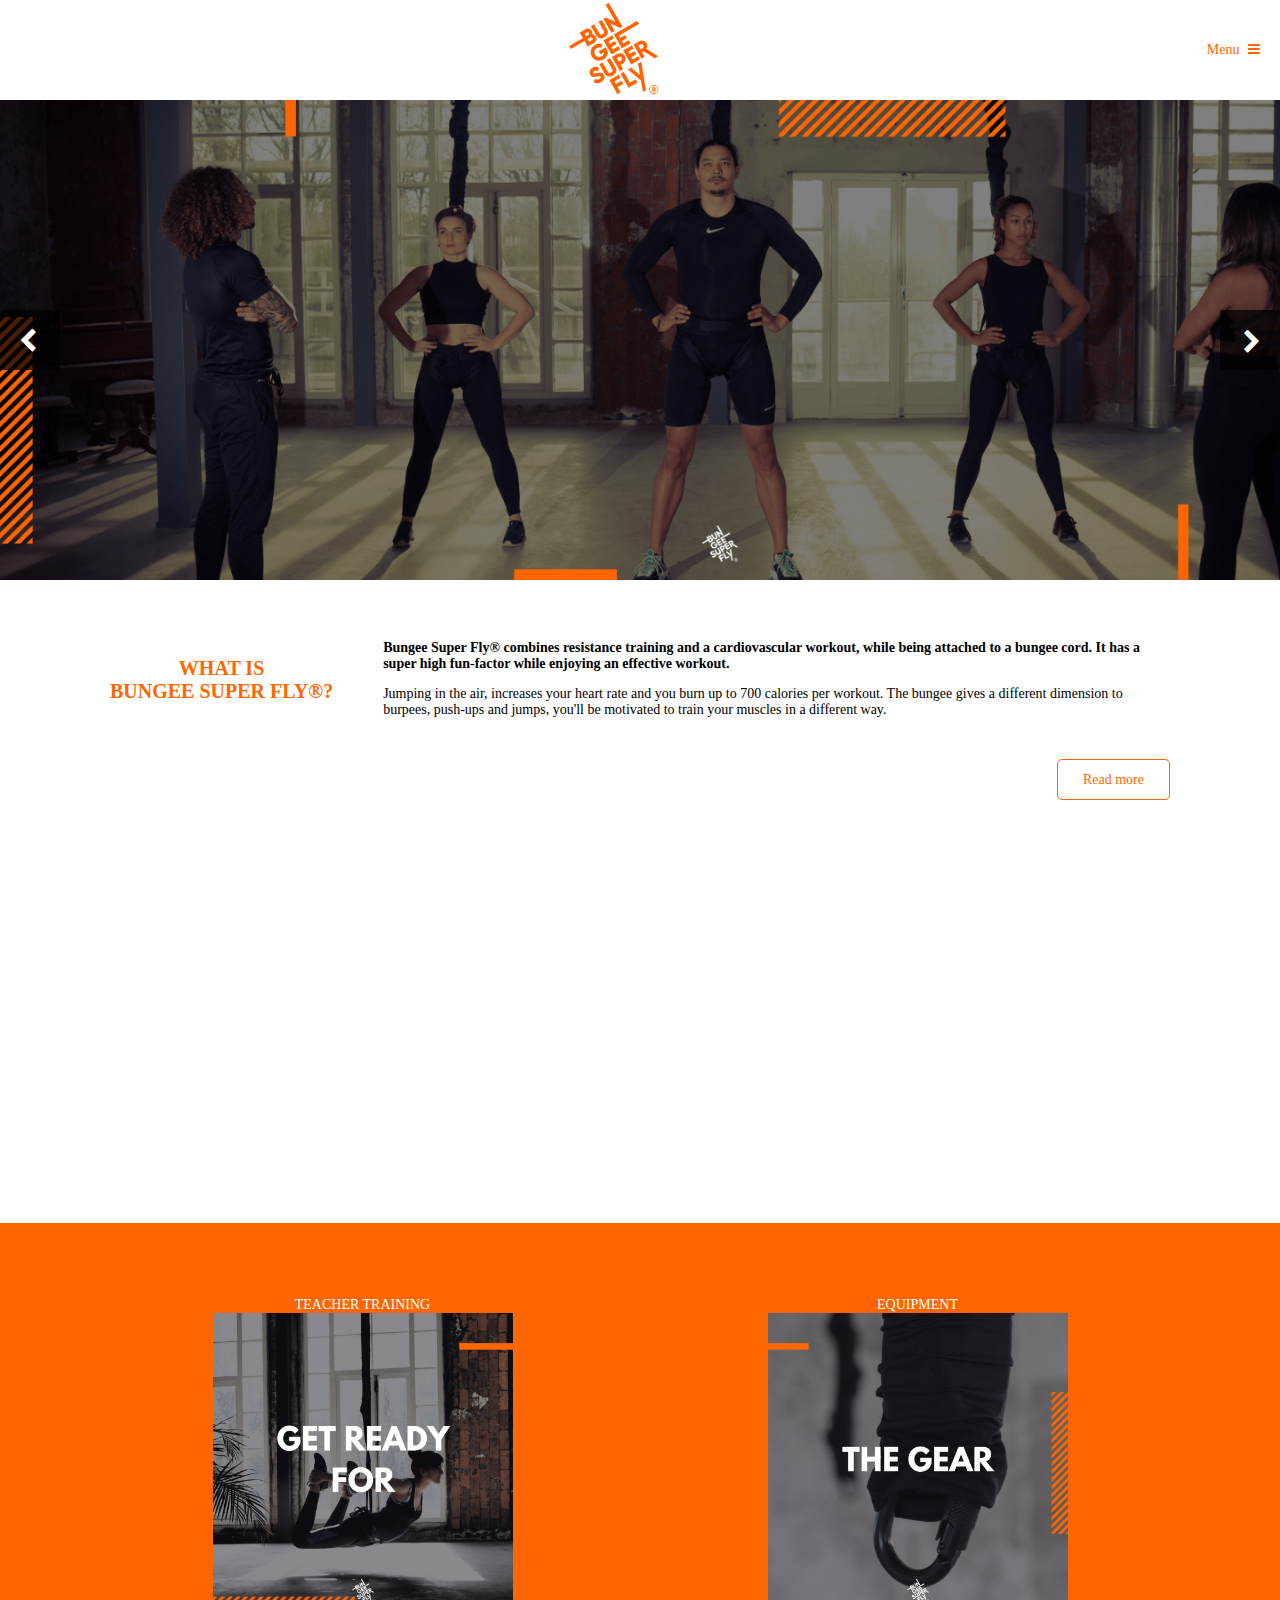
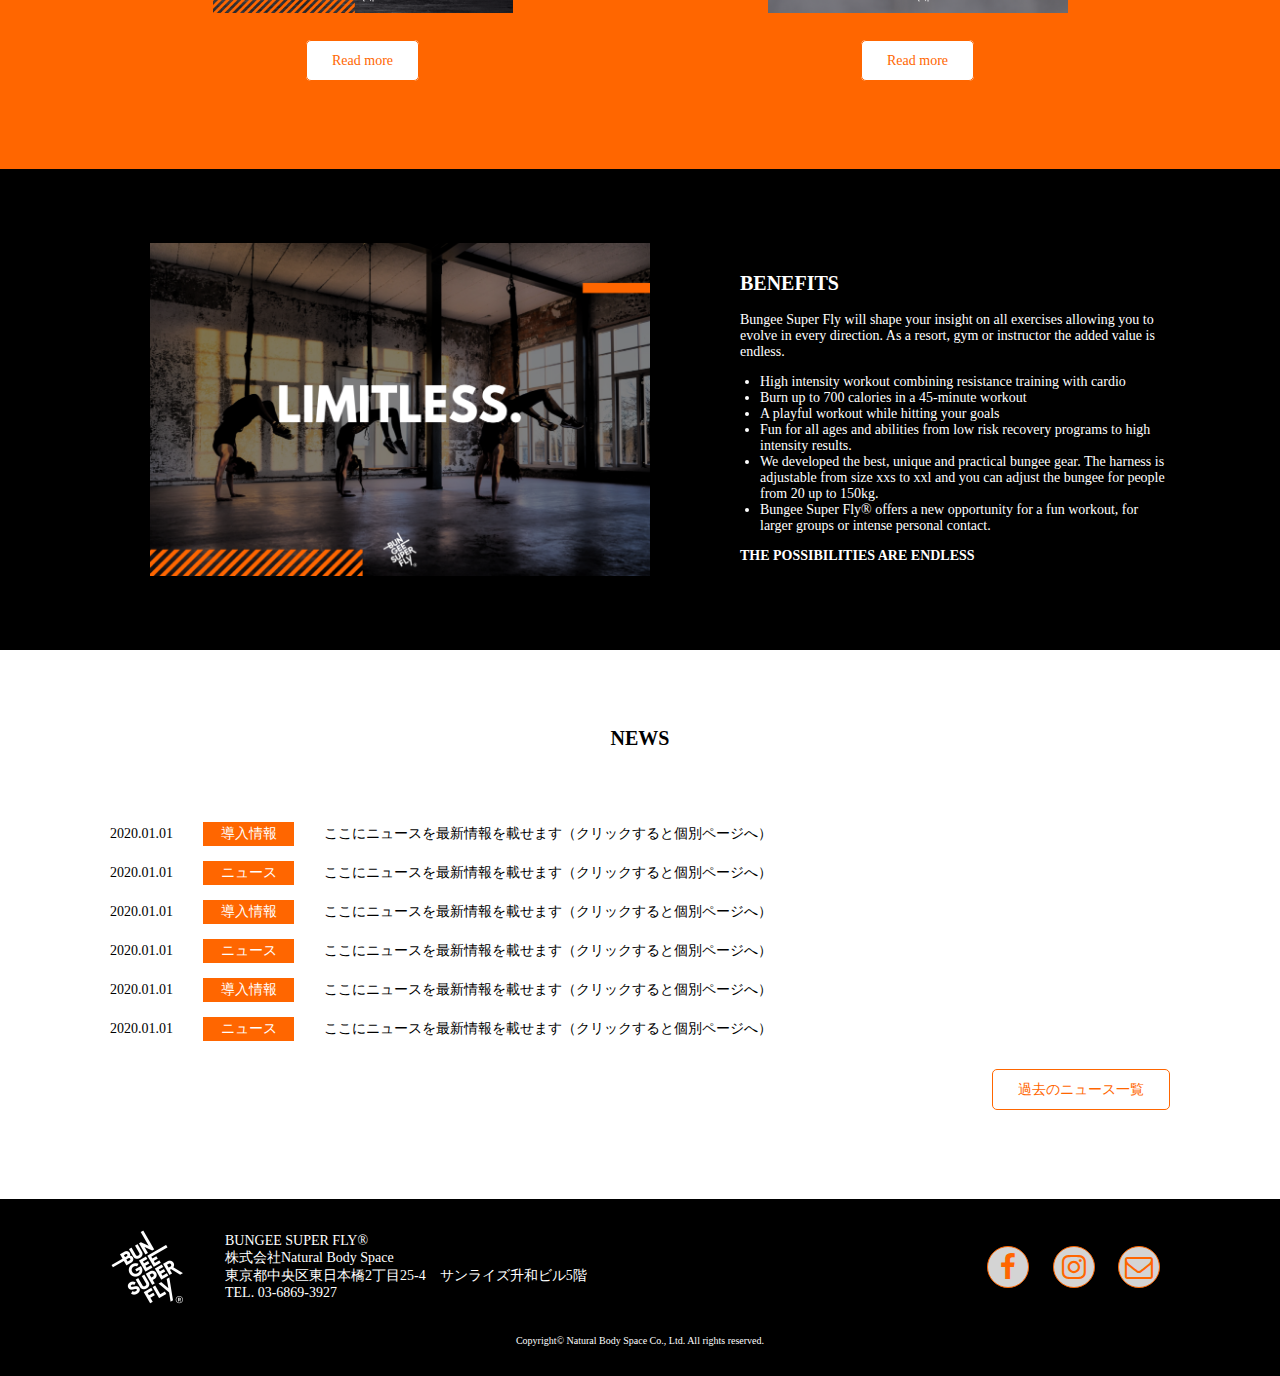
==== index.html @ 068690f1 "first commit" ====
<!DOCTYPE html PUBLIC "-//W3C//DTD XHTML 1.0 Transitional//EN" "http://www.w3.org/TR/xhtml1/DTD/xhtml1-transitional.dtd">
<html lang="ja">
<head>
	<meta http-equiv="Content-Type" content="text/html; charset=utf-8" />
	<meta http-equiv="Content-Language" content="ja" />
	<meta name="viewport" content="width=device-width, initial-scale=1.0, maximum-scale=1.0, user-scalable=0" />
	<link rel="icon" href="inc/img/top/favicon.png" />
	<meta name="title" content="Bungee Super Fly" />
	<title>Bungee Super Fly</title>
	<link rel="stylesheet prefetch" href="inc/lib/font-awesome/css/font-awesome.min.css" />
	<link rel="stylesheet prefetch" href="style.css" />
</head>
<body onload="autoShow()" onclick="closeMenu(this, event)">
	<header id="header">
		<div></div>
		<img src="inc/img/top/logo.png" alt="ロゴ" height="100" />
		<div class="menu-icon" onclick="document.body.classList.add('menu-showed')">
			<span class="menu-text">Menu</span>
			<i class="fa fa-bars menu-bars"></i>
		</div>
	</header>
	<nav id="menu">
		<div class="menu-wrapper">
			<a href="index.html" class="menu-item">home</a>
			<a href="about-bungee-super-fly-workout.html" class="menu-item">about</a>
			<a href="bungee-teacher-training.html" class="menu-item">teacher training</a>
			<a href="bungee-equipment.html" class="menu-item">equipment</a>
			<a href="locations.html" class="menu-item">locations</a>
			<a href="contact.html" class="menu-item">contact</a>
		</div>
	</nav>
	<div id="visual">
		<div class="out-area">
			<div class="slide1" style="z-index: 3" data-index=3></div>
			<div class="slide2" style="z-index: 2" data-index=2></div>
			<div class="slide3" style="z-index: 1" data-index=1></div>
		</div>
		<div class="arrow-area">
			<button onclick="goPrev()">
				<i class="fa fa-chevron-left fa-fw"></i>
			</button>
			<button onclick="goNext()">
				<i class="fa fa-chevron-right fa-fw"></i>
			</button>
		</div>
	</div>
	<main id="contact">
		<section>
			<div class="wrapper-size">
				<div class="column-area">
					<div class="column-item fb20">
						<h2 class="home-catch">WHAT IS<br>BUNGEE SUPER FLY®?</h2>
					</div>
					<div class="column-item">
						<strong>Bungee Super Fly® combines resistance training and a cardiovascular workout, while being attached to a bungee cord. It has a super high fun-factor while enjoying an effective workout.</strong>
						<p>Jumping in the air, increases your heart rate and you burn up to 700 calories per workout. The bungee gives a different dimension to burpees, push-ups and jumps, you'll be motivated to train your muscles in a different way.</p>
					</div>
				</div>
				<div class="button-area right-text">
					<a class="white-button" href="about-bungee-super-fly-workout.html">Read more</a>
				</div>
				<div class="image-area">
					<iframe width="560" height="315" src="https://www.youtube.com/embed/6MXsnABjCyY" frameborder="0" allow="accelerometer; autoplay; encrypted-media; gyroscope; picture-in-picture" allowfullscreen></iframe>
				</div>
			</div>
		</section>
		<section class="section-orange">
			<div class="wrapper-size">
				<div class="column-area">
					<div class="column-item">
						<figure class="center-text">
							<figcaption>TEACHER TRAINING</figcaption>
							<img src="inc/img/top/training.png" alt="TEACHER TRAINING" width="300" />
							<div class="button-area">
								<a class="white-button" href="about-bungee-super-fly-workout.html">Read more</a>
							</div>
						</figure>
					</div>
					<div class="column-item">
						<figure class="center-text">
							<figcaption>EQUIPMENT</figcaption>
							<img src="inc/img/top/equipment.png" alt="EQUIPMENT" width="300" />
							<div class="button-area">
								<a class="white-button" href="about-bungee-super-fly-workout.html">Read more</a>
							</div>
						</figure>
					</div>
				</div>
			</div>
		</section>
		<section class="section-black">
			<div class="wrapper-size">
				<div class="column-area align-center">
					<div class="column-item">
						<figure class="center-text">
							<img src="inc/img/top/limitless.png" alt="LIMITLESS" width="500" />
						</figure>
					</div>
					<div class="column-item">
						<h2>BENEFITS</h2>
						<p>Bungee Super Fly will shape your insight on all exercises allowing you to evolve in every direction. As a resort, gym or instructor the added value is endless.﻿</p>
						<ul class="pad_lt20">
							<li>High intensity workout combining resistance training with cardio</li>
							<li>Burn up to 700 calories in a 45-minute workout</li>
							<li>A playful workout while hitting your goals</li>
							<li>Fun for all ages and abilities from low risk recovery programs to high intensity results.</li>
							<li>We developed the best, unique and practical bungee gear. The harness is adjustable from size xxs to xxl and you can adjust the bungee for people from 20 up to 150kg.</li>
							<li>Bungee Super Fly® offers a new opportunity for a fun workout, for larger groups or intense personal contact.</li>
						</ul>
						<strong>THE POSSIBILITIES ARE ENDLESS</strong>
					</div>
				</div>
			</div>
		</section>
		<section>
			<div class="wrapper-size">
				<h2 class="center-text">NEWS</h2>
				<div class="spacer h40"></div>
				<div class="news-item">
					<div class="news-date">2020.01.01</div>
					<div class="news-type">導入情報</div>
					<a href="javascript:;" class="news-link">ここにニュースを最新情報を載せます（クリックすると個別ページへ）</a>
				</div>
				<div class="news-item">
					<div class="news-date">2020.01.01</div>
					<div class="news-type">ニュース</div>
					<a href="javascript:;" class="news-link">ここにニュースを最新情報を載せます（クリックすると個別ページへ）</a>
				</div>
				<div class="news-item">
					<div class="news-date">2020.01.01</div>
					<div class="news-type">導入情報</div>
					<a href="javascript:;" class="news-link">ここにニュースを最新情報を載せます（クリックすると個別ページへ）</a>
				</div>
				<div class="news-item">
					<div class="news-date">2020.01.01</div>
					<div class="news-type">ニュース</div>
					<a href="javascript:;" class="news-link">ここにニュースを最新情報を載せます（クリックすると個別ページへ）</a>
				</div>
				<div class="news-item">
					<div class="news-date">2020.01.01</div>
					<div class="news-type">導入情報</div>
					<a href="javascript:;" class="news-link">ここにニュースを最新情報を載せます（クリックすると個別ページへ）</a>
				</div>
				<div class="news-item">
					<div class="news-date">2020.01.01</div>
					<div class="news-type">ニュース</div>
					<a href="javascript:;" class="news-link">ここにニュースを最新情報を載せます（クリックすると個別ページへ）</a>
				</div>
				<div class="button-area right-text">
					<a href="news.html" class="white-button">過去のニュース一覧</a>
				</div>
			</div>
		</section>
	</main>
	<footer id="footer">
		<div class="wrapper-size">
			<div class="footer-content">
				<div class="footer-logo">
					<img src="inc/img/top/logo_white.png" alt="ロゴ" />
				</div>
				<div class="footer-address">
					BUNGEE SUPER FLY®<br>
					株式会社Natural Body Space<br>
					東京都中央区東日本橋2丁目25-4　サンライズ升和ビル5階<br>
					TEL. 03-6869-3927
				</div>
				<div class="footer-social">
					<a href="" class="social-button">
						<i class="fa fa-facebook fa-fw fa-2x"></i>
					</a>
					<a href="" class="social-button">
						<i class="fa fa-instagram fa-fw fa-2x"></i>
					</a>
					<a href="" class="social-button">
						<i class="fa fa-envelope-o fa-fw fa-2x"></i>
					</a>
				</div>
			</div>
			<div class="footer-copyright">Copyright© Natural Body Space Co., Ltd. All rights reserved.</div>
		</div>
	</footer>
	<script type="text/javascript" src="script.js"></script>
</body>
</html>
---- style.css ----
* {
	font-size: 14px;
}

html,body {
	margin: 0;
	min-width: 1024px;
}

body {
	position: relative;
}

a {
	transition-duration: 0.3s;
	text-decoration: none;
}

a:hover {
	
	opacity: 0.8;
}

.wrapper-size {
	max-width: 1100px;
	padding: 0 20px;
	box-sizing: border-box;
	margin: 0 auto;
}

#header {
	height: 100px;
	display: flex;
	justify-content: space-between;
	align-items: center;
	color: #f60;
	padding: 0 20px;
	box-sizing: border-box;
}

#menu {
	position: absolute;
	top: 0;
	z-index: 1000000;
	box-sizing: border-box;
	min-width: 1024px;
	width: 100%;
	height: 100vh;
	overflow: hidden;
    pointer-events: none;
}

.menu-wrapper {
	background: rgba(255,255,255,.83);
	position: absolute;
	right: -400px;
	padding: 15px 25px;
	min-width: 250px;
	top: 0;
	width: 350px;
	height: 100%;
	text-align: center;
	transition-duration: 0.5s;
	pointer-events: auto;
}

body.menu-showed .menu-wrapper {
	right: 0;
}

body.menu-showed:after {
	content: '';
	background: rgba(0,0,0,.1);
	width: 100%;
	height: 100vh;
	position: absolute;
	z-index: 100000;
	top: 0;
	pointer-events: none;
}

body.menu-showed {
	height: 100vh;
	overflow: hidden;
}

#menu a {
	display: block;
	font-weight: bold;
	text-align: center;
	padding: 30px 0;
	color: #000;
	border-bottom: 3px solid #000;
}

#menu a:hover {
	color: #f60;
	border-color: #f60;
}

#menu a.visited {
	color: #f60;
	border-color: #f60;
}

#menu a:focus {
	outline: none;
}

.menu-icon {
	cursor: pointer;
}

.menu-icon .fa {
	margin-left: 5px;
}

.out-area {
	position: relative;
}

#visual {
	height: 480px;
}

div[class^='slide'] {
	width: 100%;
	height: 480px;
	background-size: cover;
	position: absolute;
	padding: 0 20px;
	box-sizing: border-box;
}

.slide1 {
	background-image: url(inc/img/top/slide_1.jpg);
}

.slide2 {
	background-image: url(inc/img/top/slide_2.jpg);
}

.slide3 {
	background-image: url(inc/img/top/slide_3.jpg);
}

.fadeOut {
	animation: fadeOut 1s;
	animation-fill-mode: forwards;
}

@keyframes fadeOut {
	0% {
		opacity: 1;
	}
	100% {
		opacity: 0;
	}
}

.arrow-area {
	position: absolute;
	z-index: 100000;
	color: #fff;
	width: 100%;
	height: 480px;
	justify-content: space-between;
	display: flex;
	align-items: center;
	pointer-events: none;
}

.arrow-area button {
	width: 60px;
	height: 60px;
	height: 60px;
	border-radius: 2px;
	background-color: rgba(0,0,0,0.7);
	text-align: center;
	line-height: 60px;
	border: none;
	pointer-events: auto;
	cursor: pointer;
	transition-duration: 0.5s;
}

.arrow-area button:hover {
	background: #e74c3c;
}

.arrow-area button:focus {
	outline: none;
}

.arrow-area .fa {
	font-size: 25px;
	color: #fff;
}

.arrow-area .fa-chevron-left {
	padding-top: 3px;
	padding-right: 4px;
}

.arrow-area .fa-chevron-right {
	padding-top: 5px;
	padding-left: 5px;
}

main h1 {
	background: red;
}

.orange-text {
	color: #f60;
}

.home-catch {
	color: #f60;
	font-size: 20px;
	text-align: center;
}

.column-area {
	display: flex;
}

.column-area.align-center {
	align-items: center;
}

.column-item {
	flex: 1;
}

.column-item+.column-item {
	margin-left: 50px;
}

.column-item.fb20 {
	flex-basis: 20%;
	flex: none;
}

.spacer.h40 {
	height: 40px;
}

.right-text {
	text-align: right;
}

.center-text {
	text-align: center;
}

.button-area {
	margin: 40px 0;
}

.white-button {
	border: 1px solid #f60;
	color: #f60;
	padding: 12px 25px;
    border-radius: 5px;
    background: #fff;
}

.image-area {
	text-align: center;
	margin: 20px 0;
}

iframe {
	margin: 0 auto;
}

section {
	padding: 60px 0;
}

.section-orange {
	background: #f60;
	color: #fff;
}

.section-black {
	background: #000;
	color: #fff;
}

h2 {
	font-size: 20px;
}

.pad_lt20 {
	padding-left: 20px;
}

.news-item {
	display: flex;
	align-items: center;
	margin: 15px 0;
}

.news-item * {
	margin-right: 30px;
}

.news-item .news-type {
	background: #f60;
	color: #fff;
	padding: 3px 8px;
	width: 75px;
    text-align: center;
}

.news-item .news-link {
	color: #000;
}

.news-item .news-link:hover {
	text-decoration: underline;
}

#footer {
	background: #000;
	color: #fff;
	padding: 30px 0;
}

#footer .footer-content {
	display: flex;
	/*justify-content: space-between;*/
	align-items: center;
}

#footer .footer-address {
	flex: 10;
    margin-left: 40px;
}

#footer .social-button {
	color: #f60;
	background: #d4d4d4;
	border: 1px solid #f60;
	border-radius: 50%;
	display: inline-block;
	height: 40px;
	width: 40px;
	text-align: center;
	margin: 0 10px;
}

#footer .social-button .fa {
	line-height: 40px;
}

#footer .footer-copyright {
	font-size: 10px;
	text-align: center;
	margin-top: 30px;
}
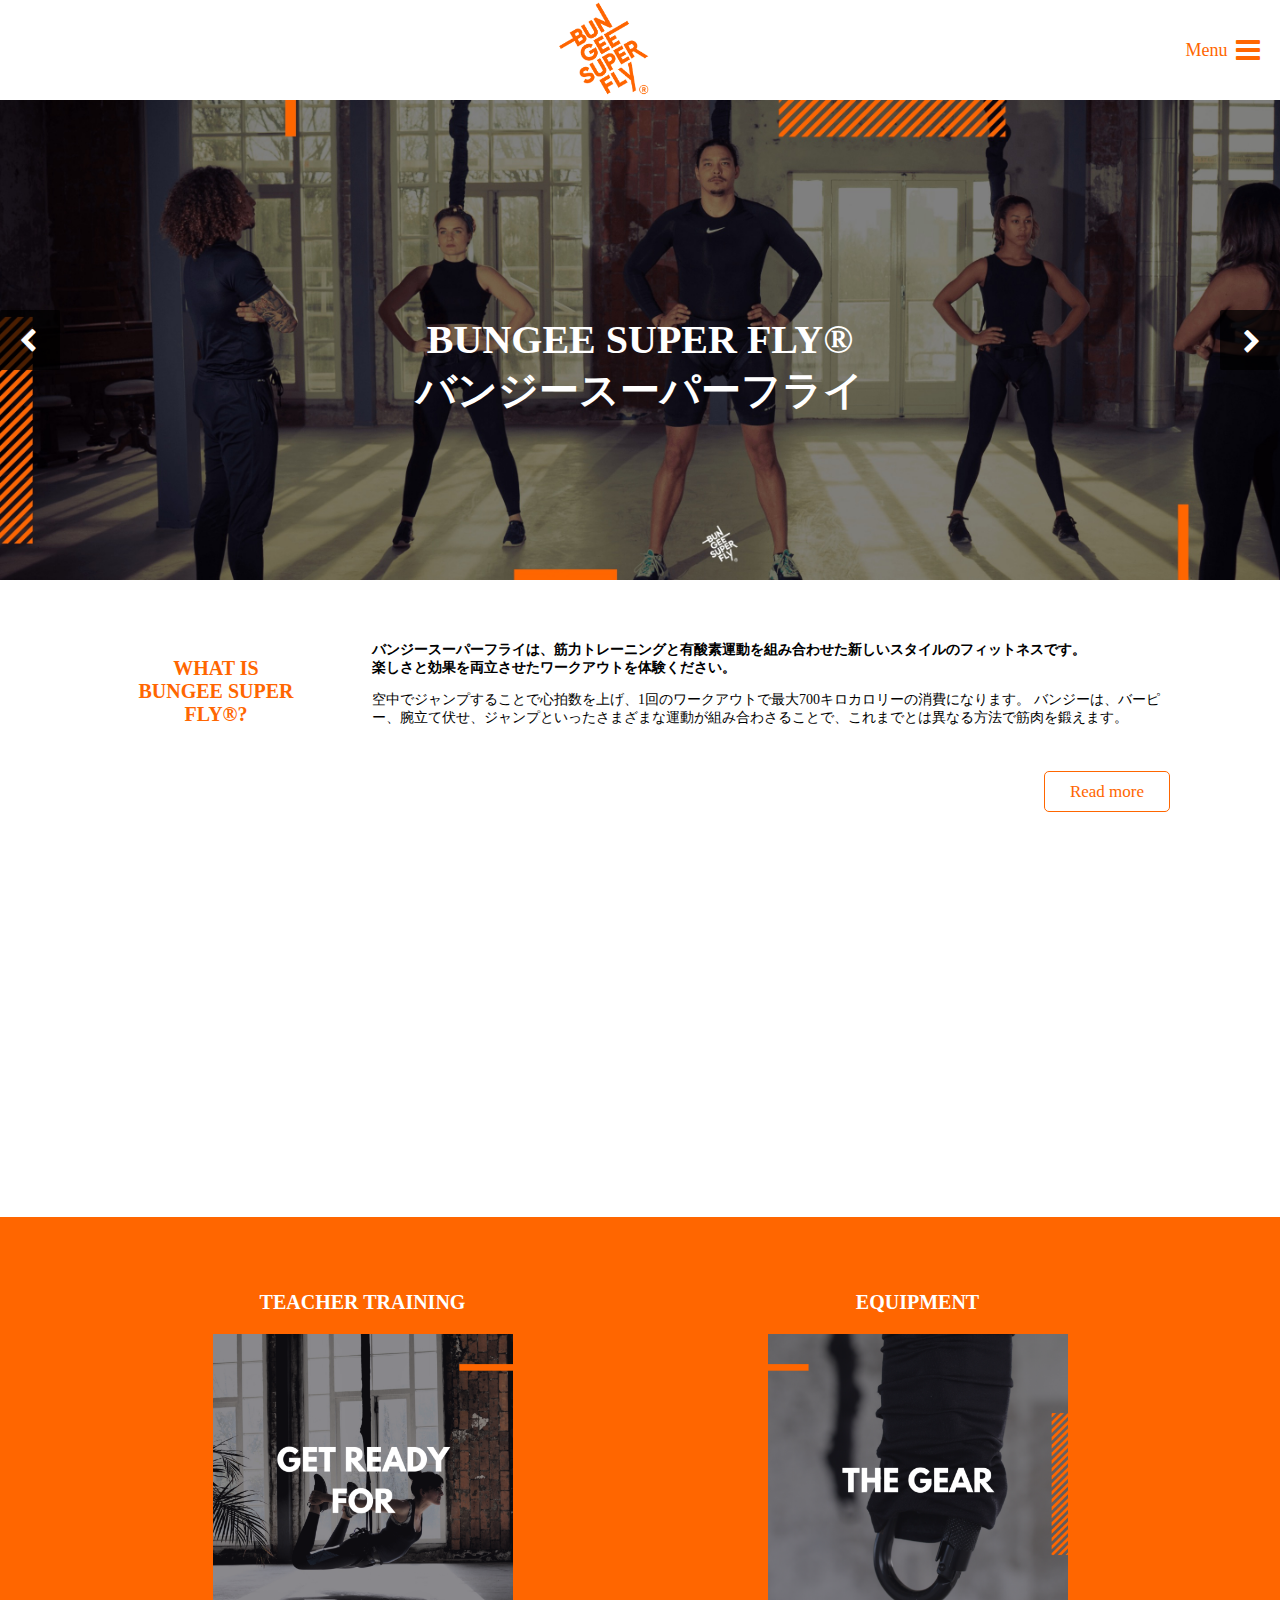
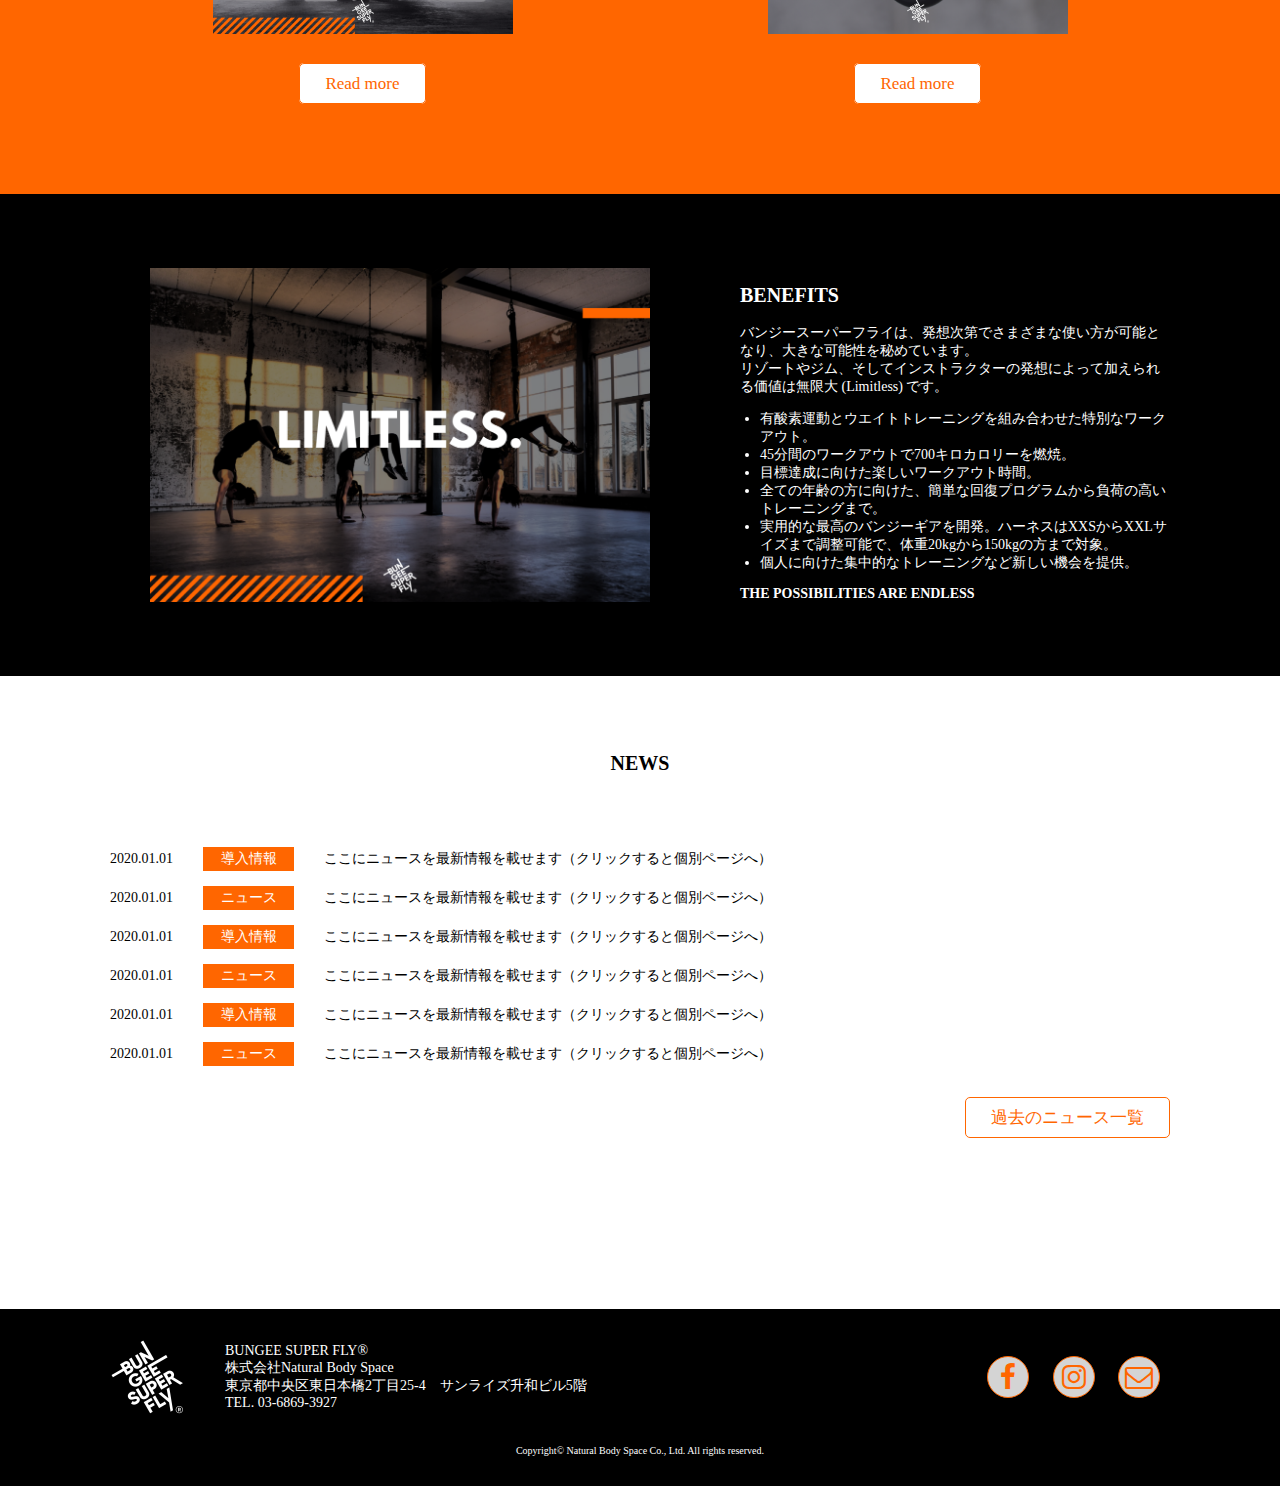
==== commit ea13190a: "desktop complete" ====
--- a/index.html
+++ b/index.html
@@ -7,29 +7,16 @@
 	<link rel="icon" href="inc/img/top/favicon.png" />
 	<meta name="title" content="Bungee Super Fly" />
 	<title>Bungee Super Fly</title>
+	<meta name="description" content="バンジースーパーフライは、筋力トレーニングと有酸素運動を組み合わせた新しいスタイルのフィットネスです。楽しさと効果を両立させたワークアウトを体験ください。" />
+	<meta name="keywords" content="ジム,トレーニング,フィットネス,有酸素運動,Natural Body Space,バンジースーパーフライ" />
 	<link rel="stylesheet prefetch" href="inc/lib/font-awesome/css/font-awesome.min.css" />
 	<link rel="stylesheet prefetch" href="style.css" />
 </head>
 <body onload="autoShow()" onclick="closeMenu(this, event)">
-	<header id="header">
-		<div></div>
-		<img src="inc/img/top/logo.png" alt="ロゴ" height="100" />
-		<div class="menu-icon" onclick="document.body.classList.add('menu-showed')">
-			<span class="menu-text">Menu</span>
-			<i class="fa fa-bars menu-bars"></i>
-		</div>
-	</header>
-	<nav id="menu">
-		<div class="menu-wrapper">
-			<a href="index.html" class="menu-item">home</a>
-			<a href="about-bungee-super-fly-workout.html" class="menu-item">about</a>
-			<a href="bungee-teacher-training.html" class="menu-item">teacher training</a>
-			<a href="bungee-equipment.html" class="menu-item">equipment</a>
-			<a href="locations.html" class="menu-item">locations</a>
-			<a href="contact.html" class="menu-item">contact</a>
-		</div>
-	</nav>
-	<div id="visual">
+	<header id="header"></header>
+	<nav id="menu"></nav>
+	<div id="visual" class="topage-visual">
+		<h1 class="topage-title">BUNGEE SUPER FLY®<br>バンジースーパーフライ</h1>
 		<div class="out-area">
 			<div class="slide1" style="z-index: 3" data-index=3></div>
 			<div class="slide2" style="z-index: 2" data-index=2></div>
@@ -47,29 +34,32 @@
 	<main id="contact">
 		<section>
 			<div class="wrapper-size">
-				<div class="column-area">
-					<div class="column-item fb20">
-						<h2 class="home-catch">WHAT IS<br>BUNGEE SUPER FLY®?</h2>
+				<div class="column-area flex-aligncenter">
+					<div class="column-item" style="flex-basis: 20%" data-basis=true>
+						<h2 class="orange-text center-text large-text">WHAT IS<br>BUNGEE SUPER FLY®?</h2>
 					</div>
 					<div class="column-item">
-						<strong>Bungee Super Fly® combines resistance training and a cardiovascular workout, while being attached to a bungee cord. It has a super high fun-factor while enjoying an effective workout.</strong>
-						<p>Jumping in the air, increases your heart rate and you burn up to 700 calories per workout. The bungee gives a different dimension to burpees, push-ups and jumps, you'll be motivated to train your muscles in a different way.</p>
+						<strong>バンジースーパーフライは、筋力トレーニングと有酸素運動を組み合わせた新しいスタイルのフィットネスです。<br>楽しさと効果を両立させたワークアウトを体験ください。</strong>
+						<p>空中でジャンプすることで心拍数を上げ、1回のワークアウトで最大700キロカロリーの消費になります。 バンジーは、バーピー、腕立て伏せ、ジャンプといったさまざまな運動が組み合わさることで、これまでとは異なる方法で筋肉を鍛えます。</p>
 					</div>
 				</div>
 				<div class="button-area right-text">
 					<a class="white-button" href="about-bungee-super-fly-workout.html">Read more</a>
 				</div>
-				<div class="image-area">
+				<div class="center-text">
 					<iframe width="560" height="315" src="https://www.youtube.com/embed/6MXsnABjCyY" frameborder="0" allow="accelerometer; autoplay; encrypted-media; gyroscope; picture-in-picture" allowfullscreen></iframe>
 				</div>
 			</div>
 		</section>
 		<section class="section-orange">
 			<div class="wrapper-size">
-				<div class="column-area">
+				<div class="column-area flex-aligncenter">
 					<div class="column-item">
 						<figure class="center-text">
-							<figcaption>TEACHER TRAINING</figcaption>
+							<figcaption>
+								<strong class="large-text">TEACHER TRAINING</strong>
+							</figcaption>
+							<div class="spacer" style="height: 20px"></div>
 							<img src="inc/img/top/training.png" alt="TEACHER TRAINING" width="300" />
 							<div class="button-area">
 								<a class="white-button" href="about-bungee-super-fly-workout.html">Read more</a>
@@ -78,7 +68,10 @@
 					</div>
 					<div class="column-item">
 						<figure class="center-text">
-							<figcaption>EQUIPMENT</figcaption>
+							<figcaption>
+								<strong class="large-text">EQUIPMENT</strong>
+							</figcaption>
+							<div class="spacer" style="height: 20px"></div>
 							<img src="inc/img/top/equipment.png" alt="EQUIPMENT" width="300" />
 							<div class="button-area">
 								<a class="white-button" href="about-bungee-super-fly-workout.html">Read more</a>
@@ -90,7 +83,7 @@
 		</section>
 		<section class="section-black">
 			<div class="wrapper-size">
-				<div class="column-area align-center">
+				<div class="column-area flex-aligncenter">
 					<div class="column-item">
 						<figure class="center-text">
 							<img src="inc/img/top/limitless.png" alt="LIMITLESS" width="500" />
@@ -98,14 +91,14 @@
 					</div>
 					<div class="column-item">
 						<h2>BENEFITS</h2>
-						<p>Bungee Super Fly will shape your insight on all exercises allowing you to evolve in every direction. As a resort, gym or instructor the added value is endless.﻿</p>
+						<p>バンジースーパーフライは、発想次第でさまざまな使い方が可能となり、大きな可能性を秘めています。<br>リゾートやジム、そしてインストラクターの発想によって加えられる価値は無限大 (Limitless) です。</p>
 						<ul class="pad_lt20">
-							<li>High intensity workout combining resistance training with cardio</li>
-							<li>Burn up to 700 calories in a 45-minute workout</li>
-							<li>A playful workout while hitting your goals</li>
-							<li>Fun for all ages and abilities from low risk recovery programs to high intensity results.</li>
-							<li>We developed the best, unique and practical bungee gear. The harness is adjustable from size xxs to xxl and you can adjust the bungee for people from 20 up to 150kg.</li>
-							<li>Bungee Super Fly® offers a new opportunity for a fun workout, for larger groups or intense personal contact.</li>
+							<li>有酸素運動とウエイトトレーニングを組み合わせた特別なワークアウト。</li>
+							<li>45分間のワークアウトで700キロカロリーを燃焼。</li>
+							<li>目標達成に向けた楽しいワークアウト時間。</li>
+							<li>全ての年齢の方に向けた、簡単な回復プログラムから負荷の高いトレーニングまで。</li>
+							<li>実用的な最高のバンジーギアを開発。ハーネスはXXSからXXLサイズまで調整可能で、体重20kgから150kgの方まで対象。</li>
+							<li>個人に向けた集中的なトレーニングなど新しい機会を提供。</li>
 						</ul>
 						<strong>THE POSSIBILITIES ARE ENDLESS</strong>
 					</div>
@@ -115,11 +108,11 @@
 		<section>
 			<div class="wrapper-size">
 				<h2 class="center-text">NEWS</h2>
-				<div class="spacer h40"></div>
+				<div class="spacer" style="height: 40px"></div>
 				<div class="news-item">
 					<div class="news-date">2020.01.01</div>
 					<div class="news-type">導入情報</div>
-					<a href="javascript:;" class="news-link">ここにニュースを最新情報を載せます（クリックすると個別ページへ）</a>
+					<a href="single.html" class="news-link">ここにニュースを最新情報を載せます（クリックすると個別ページへ）</a>
 				</div>
 				<div class="news-item">
 					<div class="news-date">2020.01.01</div>
@@ -152,33 +145,7 @@
 			</div>
 		</section>
 	</main>
-	<footer id="footer">
-		<div class="wrapper-size">
-			<div class="footer-content">
-				<div class="footer-logo">
-					<img src="inc/img/top/logo_white.png" alt="ロゴ" />
-				</div>
-				<div class="footer-address">
-					BUNGEE SUPER FLY®<br>
-					株式会社Natural Body Space<br>
-					東京都中央区東日本橋2丁目25-4　サンライズ升和ビル5階<br>
-					TEL. 03-6869-3927
-				</div>
-				<div class="footer-social">
-					<a href="" class="social-button">
-						<i class="fa fa-facebook fa-fw fa-2x"></i>
-					</a>
-					<a href="" class="social-button">
-						<i class="fa fa-instagram fa-fw fa-2x"></i>
-					</a>
-					<a href="" class="social-button">
-						<i class="fa fa-envelope-o fa-fw fa-2x"></i>
-					</a>
-				</div>
-			</div>
-			<div class="footer-copyright">Copyright© Natural Body Space Co., Ltd. All rights reserved.</div>
-		</div>
-	</footer>
+	<footer id="footer"></footer>
 	<script type="text/javascript" src="script.js"></script>
 </body>
 </html>--- a/style.css
+++ b/style.css
@@ -47,7 +47,7 @@
 	width: 100%;
 	height: 100vh;
 	overflow: hidden;
-    pointer-events: none;
+	pointer-events: none;
 }
 
 .menu-wrapper {
@@ -111,8 +111,14 @@
 	cursor: pointer;
 }
 
+.menu-icon .menu-text {
+	font-size: 18px;
+	vertical-align: middle;
+}
+
 .menu-icon .fa {
 	margin-left: 5px;
+	vertical-align: middle;
 }
 
 .out-area {
@@ -120,7 +126,23 @@
 }
 
 #visual {
+	position: relative;
+}
+
+.topage-visual {
 	height: 480px;
+	position: relative;
+}
+
+.topage-title {
+	text-align: center;
+	color: #fff;
+	font-size: 40px;
+	position: absolute;
+	top: 50%;
+	z-index: 1010;
+	width: 100%;
+	transform: translateY(-50%);
 }
 
 div[class^='slide'] {
@@ -207,17 +229,19 @@
 	padding-left: 5px;
 }
 
-main h1 {
-	background: red;
-}
-
 .orange-text {
 	color: #f60;
 }
 
-.home-catch {
-	color: #f60;
+.large-text {
 	font-size: 20px;
+}
+
+.right-text {
+	text-align: right;
+}
+
+.center-text {
 	text-align: center;
 }
 
@@ -225,7 +249,7 @@
 	display: flex;
 }
 
-.column-area.align-center {
+.column-area.flex-aligncenter {
 	align-items: center;
 }
 
@@ -233,27 +257,14 @@
 	flex: 1;
 }
 
+.column-item[data-basis] {
+	flex: 0;
+}
+
 .column-item+.column-item {
 	margin-left: 50px;
 }
 
-.column-item.fb20 {
-	flex-basis: 20%;
-	flex: none;
-}
-
-.spacer.h40 {
-	height: 40px;
-}
-
-.right-text {
-	text-align: right;
-}
-
-.center-text {
-	text-align: center;
-}
-
 .button-area {
 	margin: 40px 0;
 }
@@ -261,14 +272,23 @@
 .white-button {
 	border: 1px solid #f60;
 	color: #f60;
-	padding: 12px 25px;
-    border-radius: 5px;
-    background: #fff;
-}
-
-.image-area {
-	text-align: center;
-	margin: 20px 0;
+	padding: 10px 25px;
+	border-radius: 5px;
+	background: #fff;
+	font-size: 17px;
+}
+
+.orange-button {
+	border: 1px solid #f60;
+	color: #fff;
+	background: #f60;
+	padding: 10px 25px;
+	border-radius: 5px;
+	font-size: 17px;
+}
+
+.long-button {
+	min-width: 300px;
 }
 
 iframe {
@@ -312,7 +332,7 @@
 	color: #fff;
 	padding: 3px 8px;
 	width: 75px;
-    text-align: center;
+	text-align: center;
 }
 
 .news-item .news-link {
@@ -327,6 +347,7 @@
 	background: #000;
 	color: #fff;
 	padding: 30px 0;
+	margin-top: 80px;
 }
 
 #footer .footer-content {
@@ -337,7 +358,7 @@
 
 #footer .footer-address {
 	flex: 10;
-    margin-left: 40px;
+	margin-left: 40px;
 }
 
 #footer .social-button {
@@ -360,4 +381,96 @@
 	font-size: 10px;
 	text-align: center;
 	margin-top: 30px;
-}+}
+
+.main-title {
+	font-size: 20px;
+	margin-top: 80px;
+	margin-bottom: 40px;
+}
+
+.main-title:after {
+	content: '';
+	background: #f60;
+	width: 150px;
+	height: 4px;
+	display: block;
+	margin-top: 20px;
+}
+
+.orange-line {
+	width: 150px;
+	border: 2px solid #f60;
+	margin: 60px auto;
+}
+
+.contact-form {
+	margin: 0 auto;
+	width: 700px;
+}
+
+.contact-form > div {
+	margin: 12px 0;
+}
+
+.contact-form input:not([type=radio]):not([type=submit]),
+.contact-form textarea {
+	width: 625px;
+    padding: 12px 10px;
+    border-radius: 2px;
+    border: 1px solid #d1d1d1;
+    background: #FCFCFC;
+    margin: 10px 0;
+    transition-duration: 0.3s;
+}
+
+.contact-form input:not([type=radio]):not([type=submit]):focus,
+.contact-form textarea:focus {
+	outline: none;
+	border-color: #f60;
+}
+
+.badge {
+	background: #ff5d55;
+	border-radius: 4px;
+	color: #fff;
+	font-size: 12px;
+	padding: 3px 8px;
+}
+
+.radio {
+	cursor: pointer;
+	margin: 10px 15px 10px 0;
+	display: inline-block;
+}
+
+.radio input {
+	display: none;
+}
+
+.radio span {
+	vertical-align: middle;
+	user-select: none;
+}
+
+.radio .widget {
+	margin-right: 8px;
+	width: 20px;
+	height: 20px;
+	border: 1px solid #cecece;
+	display: inline-block;
+	vertical-align: middle;
+	border-radius: 100%;
+	background: radial-gradient(#cecece 20%, #fff 25%);
+	cursor: pointer;
+}
+
+.radio input:checked+.widget {
+	background: radial-gradient(cadetblue 45%, #fff 50%);
+	border-color: cadetblue;
+}
+
+.radio input:checked~span {
+	color: cadetblue;
+}
+
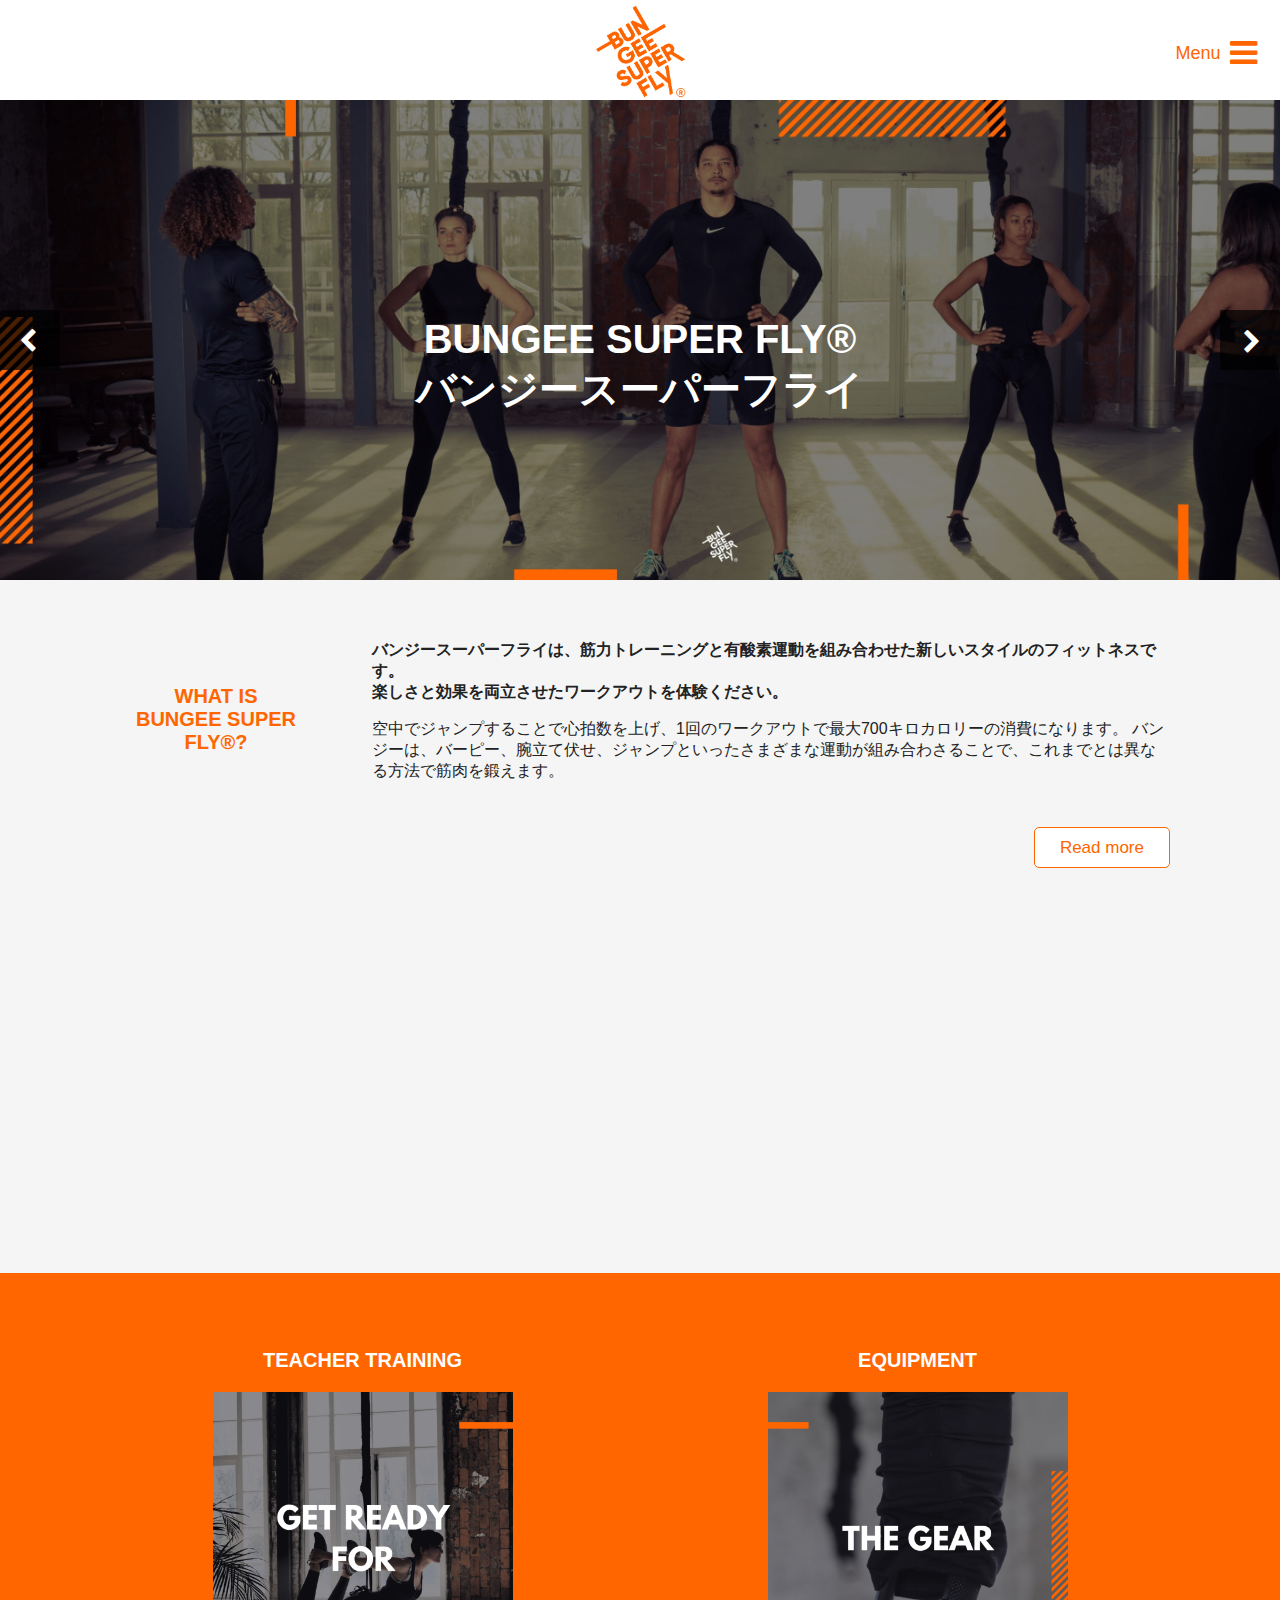
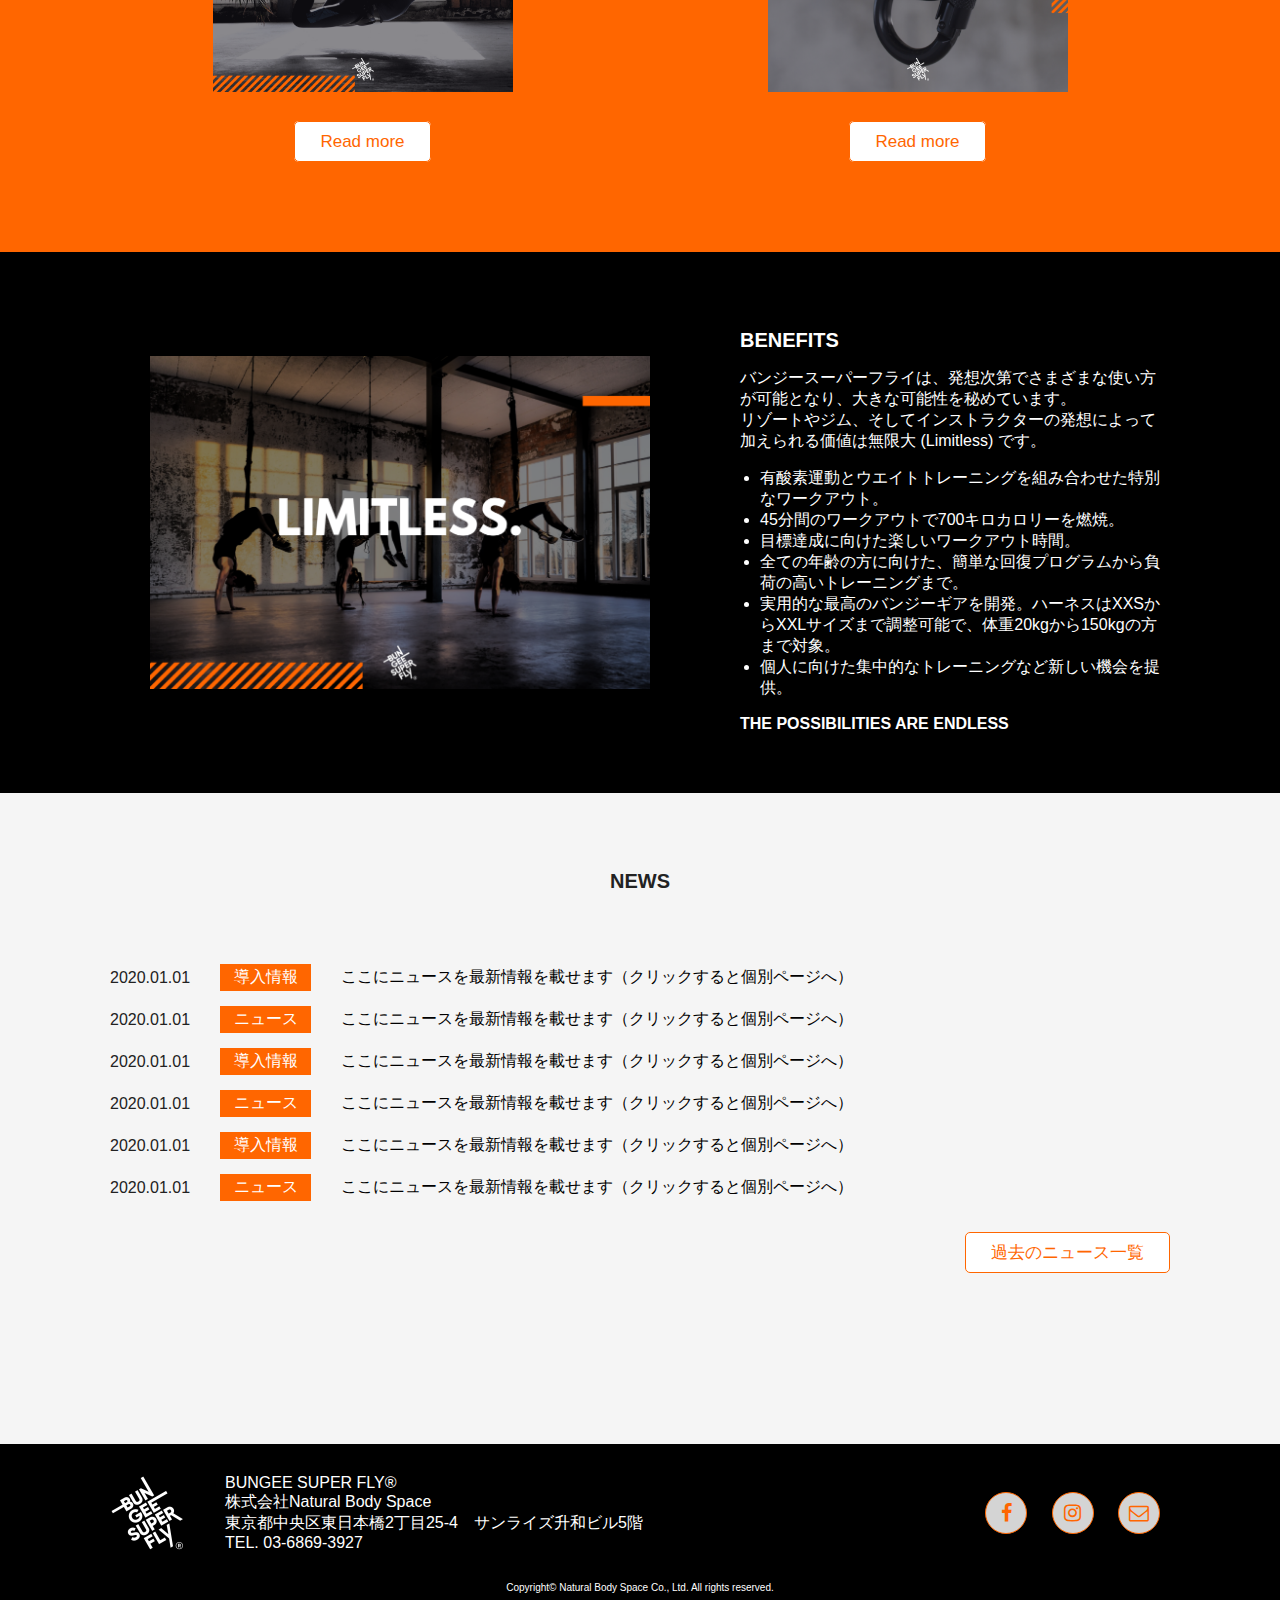
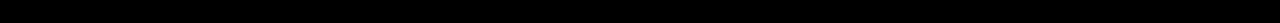
==== commit ddd9b4e6: "fontsize fix" ====
--- a/index.html
+++ b/index.html
@@ -11,6 +11,7 @@
 	<meta name="keywords" content="ジム,トレーニング,フィットネス,有酸素運動,Natural Body Space,バンジースーパーフライ" />
 	<link rel="stylesheet prefetch" href="inc/lib/font-awesome/css/font-awesome.min.css" />
 	<link rel="stylesheet prefetch" href="style.css" />
+	<link rel="stylesheet" media="screen and (max-width: 768px)" href="mobile.css" />
 </head>
 <body onload="autoShow()" onclick="closeMenu(this, event)">
 	<header id="header"></header>
--- a/style.css
+++ b/style.css
@@ -1,5 +1,5 @@
 * {
-	font-size: 14px;
+	font-size: 16px;
 }
 
 html,body {
@@ -9,6 +9,9 @@
 
 body {
 	position: relative;
+	background: #f5f5f5;
+	font-family: 'Helvetica Neue', Helvetica, Arial, 'Hiragino Sans', "ヒラギノ角ゴシック", 'Hiragino Kaku Gothic ProN', 'ヒラギノ角ゴ Pro W3',Roboto, 'メイリオ', Meiryo, 'ＭＳ Ｐゴシック', sans-serif;
+	color: #222;
 }
 
 a {
@@ -30,12 +33,10 @@
 
 #header {
 	height: 100px;
-	display: flex;
-	justify-content: space-between;
-	align-items: center;
 	color: #f60;
 	padding: 0 20px;
 	box-sizing: border-box;
+	background: #fff;
 }
 
 #menu {
@@ -337,6 +338,7 @@
 
 .news-item .news-link {
 	color: #000;
+	margin-right: 0;
 }
 
 .news-item .news-link:hover {
@@ -375,6 +377,7 @@
 
 #footer .social-button .fa {
 	line-height: 40px;
+	font-size: 20px;
 }
 
 #footer .footer-copyright {
@@ -472,5 +475,4 @@
 
 .radio input:checked~span {
 	color: cadetblue;
-}
-
+}--- a/mobile.css
+++ b/mobile.css
@@ -0,0 +1,109 @@
+* {
+	font-size: 14px;
+}
+
+html, body {
+	min-width: auto;
+}
+
+figure {
+	margin: 0;
+}
+
+img {
+	width: 100%;
+}
+
+iframe {
+	width: 100%;
+	height: auto;
+}
+
+#menu {
+	min-width: auto;
+	width: 100vw;
+}
+
+.menu-wrapper {
+	width: 80%;
+	padding: 0;
+}
+
+#menu a {
+	padding: 20px;
+}
+
+#header img {
+	height: 50px;
+	width: auto;
+}
+
+#header {
+	height: 60px;
+}
+
+.menu-icon .menu-text {
+	display: none;
+}
+
+div[class^='slide'] {
+	height: 200px;
+}
+
+.arrow-area {
+	display: none;
+}
+
+.topage-title {
+	font-size: 24px;
+    background: #F60;
+    padding: 30px 0;
+    top: 184px;
+    transform: none;
+}
+
+.topage-visual {
+	height: 350px;
+}
+
+.column-item {
+	flex-basis: 100% !important;
+}
+
+.column-area {
+	flex-wrap: wrap;
+}
+
+.column-item+.column-item {
+	margin-left: 0;
+	margin-top: 20px;
+}
+
+.white-button, .orange-button {
+	font-size: 14px;
+	padding: 8px 25px;
+}
+
+.news-item * {
+	margin-right: 0;
+}
+
+.news-date {
+	margin-right: 10px;
+}
+
+.news-item {
+	flex-wrap: wrap;
+	margin: 25px 0;
+}
+
+.news-item .news-type {
+	font-size: 12px;
+	width: 60px;
+    padding: 2px 5px;
+}
+
+.news-item .news-link {
+	margin-top: 10px;
+	flex-basis: 100%;
+}